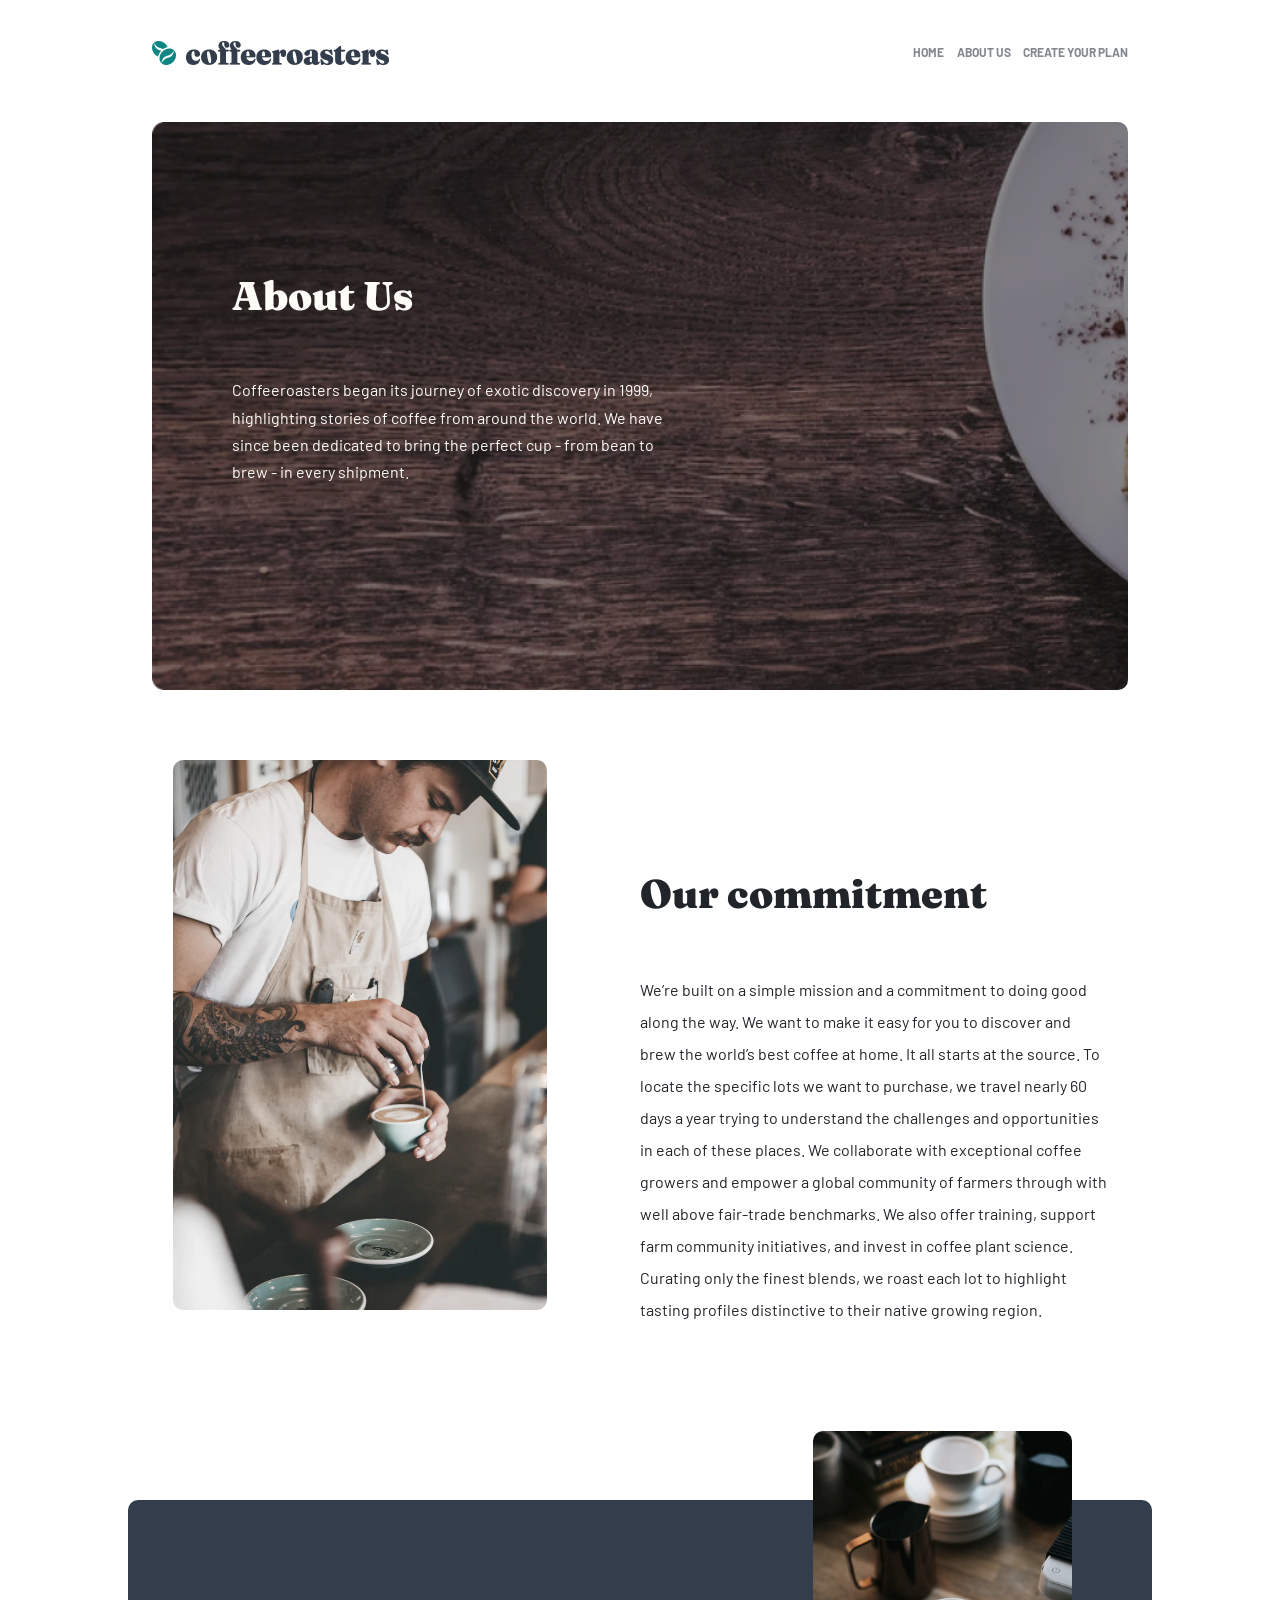
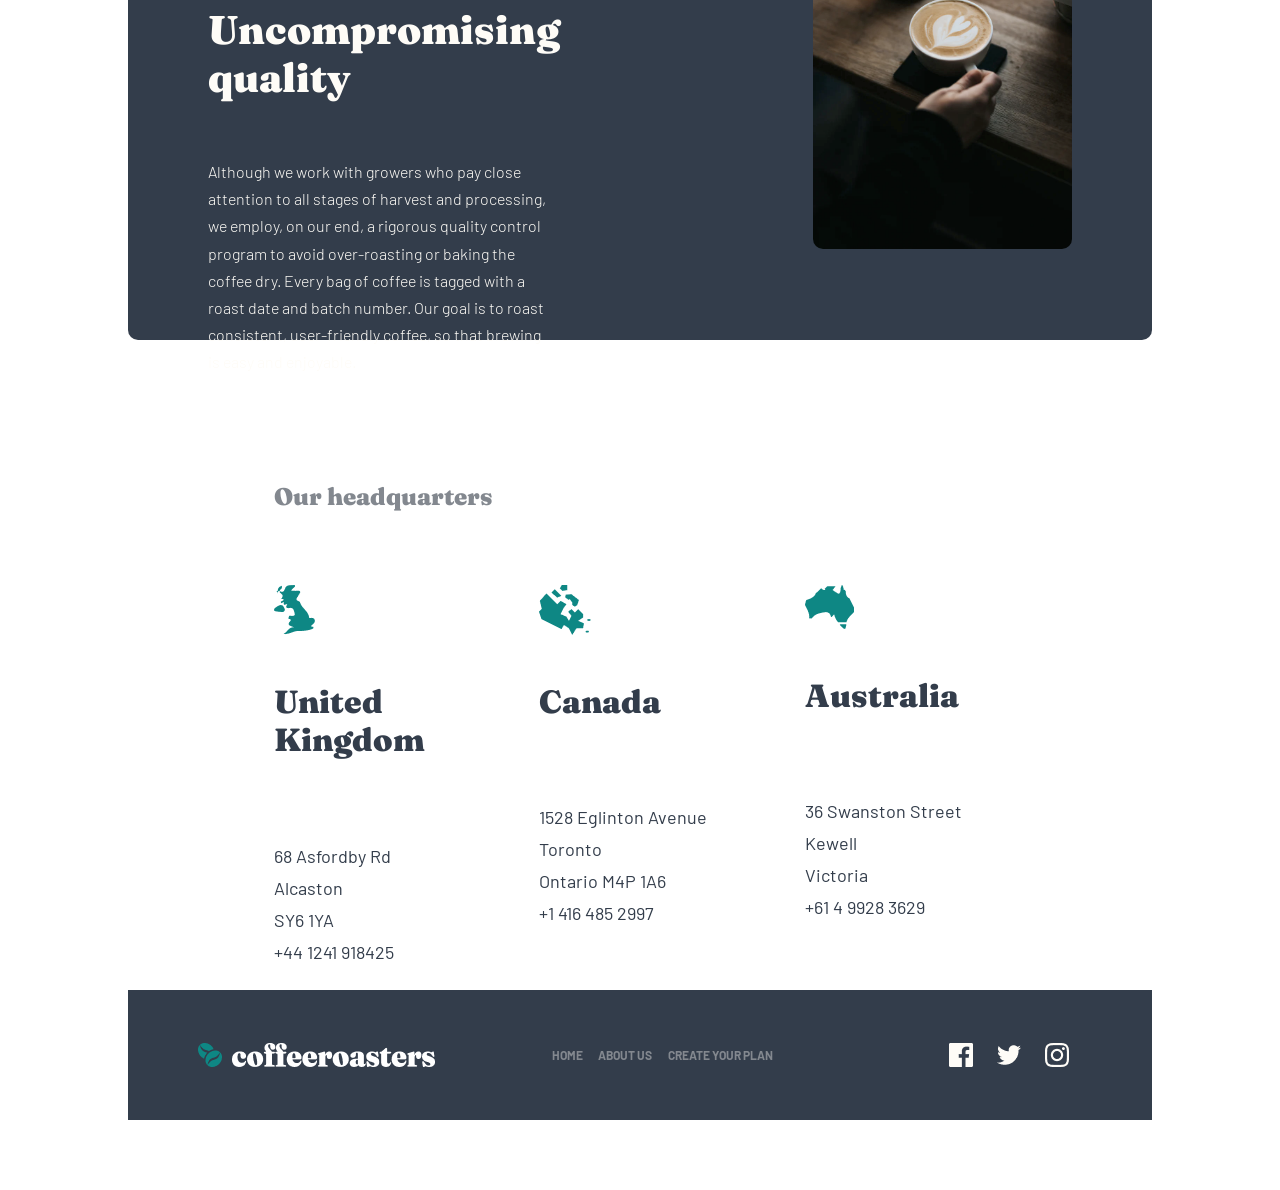
==== about.html @ 458d0ba3 "first" ====
<!DOCTYPE html>
<html lang="en">
<head>
    <meta charset="UTF-8">
    <meta name="viewport" content="width=device-width, initial-scale=1.0">
    <title>Coffa</title>
    <link href="https://cdn.jsdelivr.net/npm/bootstrap@5.3.8/dist/css/bootstrap.min.css" rel="stylesheet" integrity="sha384-sRIl4kxILFvY47J16cr9ZwB07vP4J8+LH7qKQnuqkuIAvNWLzeN8tE5YBujZqJLB" crossorigin="anonymous">
    <link rel="stylesheet" href="https://unpkg.com/aos@next/dist/aos.css" />
    <link rel="stylesheet" href="./about.css">
</head>
<body>
    <header id="home" >
        <div class="header"  data-aos="fade-up" data-aos-duration="1200">
            <div class="head">
                <div class="left" data-aos="fade-right" data-aos-duration="1200"> 
                    <img src="./Logo (1).png" alt="">
                </div>
                <div class="right" data-aos="fade-left" data-aos-duration="1200"> 
                    <a href="home.html">HOME</a>
                    <a href="about.html">ABOUT US</a>
                    <a href="create.html">CREATE YOUR PLAN</a>
                </div>
            </div>
            <div class="head1"></div>
            <div id="about" class="head2">
                <div class="text" data-aos="fade-right" data-aos-duration="1200">
                    <h1>About Us</h1><br> <br>
                    <p>Coffeeroasters began its journey of exotic discovery in 1999, highlighting stories of coffee from around the world. We have since been dedicated to bring the perfect cup - from bean to brew - in every shipment.</p>
                </div>
            </div>
        </div>
    </header>
    
    <section id="Create your plan" >
        <div class="section" data-aos="fade-up" data-aos-duration="1200">
            <div class="left" data-aos="fade-up" data-aos-duration="1200"></div>
            <div class="right" data-aos="fade-left" data-aos-duration="1200">
                <h2>Our commitment</h2> <br> <br>
                <p>We’re built on a simple mission and a commitment to doing good along the way. We want to make it easy for you to discover and brew the world’s best coffee at home. It all starts at the source. To locate the specific lots we want to purchase, we travel nearly 60 days a year trying to understand the challenges and opportunities in each of these places. We collaborate with exceptional coffee growers and empower a global community of farmers through with well above fair-trade benchmarks. We also offer training, support farm community initiatives, and invest in coffee plant science. Curating only the finest blends, we roast each lot to highlight tasting profiles distinctive to their native growing region.</p>
            </div>
        </div>
    </section>

    <section class="section1">
        <div class="photo" data-aos="fade-up" data-aos-duration="1200">
            <div class="img">
                <div class="text1" data-aos="fade-right" data-aos-duration="1200">
                    <h3>Uncompromising quality</h3> <br> <br>
                    <p>Although we work with growers who pay close attention to all stages of harvest and processing, we employ, on our end, a rigorous quality control program to avoid over-roasting or baking the coffee dry. Every bag of coffee is tagged with a roast date and batch number. Our goal is to roast consistent, user-friendly coffee, so that brewing is easy and enjoyable.</p>
                </div>
                <div class="photo1" data-aos="fade-left" data-aos-duration="1200"></div>
            </div>
        </div>
    </section>

    <section class="section2">
        <div class="center" data-aos="fade-up" data-aos-duration="1200">
            <div class="top" data-aos="fade-right" data-aos-duration="1200"> 
                <h4>Our headquarters</h4>
            </div>
            <div class="one"></div>
            <div class="buttom">
                <div class="two" data-aos="fade-right" data-aos-duration="1200">
                    <img src="./UK Map.png" alt=""> <br> <br> <br>
                    <h5>United Kingdom</h5><br> <br> <br>
                    <p>68  Asfordby Rd<br>
                        Alcaston<br>
                        SY6 1YA<br>
                        +44 1241 918425
                    </p>
                </div>
                <div class="three" data-aos="fade-down" data-aos-duration="1200">
                    <img src="./Canada Map.png" alt=""> <br> <br> <br>
                    <h5>Canada</h5> <br><br> <br>
                    <p>1528  Eglinton Avenue<br> 
                        Toronto<br>
                        Ontario M4P 1A6<br>
                        +1 416 485 2997
                    </p>
                </div>
                <div class="four" data-aos="fade-left" data-aos-duration="1200">
                    <img src="./Australia Map.png" alt=""><br> <br> <br>
                    <h5>Australia</h5><br> <br> <br>
                    <p>36 Swanston Street<br>
                        Kewell<br>
                        Victoria<br>
                        +61 4 9928 3629
                    </p>
                </div>
            </div>
        </div>
    </section>

    <footer>
        <div class="footer" data-aos="fade-up" data-aos-duration="1200">
            <div class="center1">
                <img src="./Footer Logo.png" alt="">
            </div>
            <div class="center2">
                    <a href="home.html">HOME</a>
                    <a href="about.html">ABOUT US</a>
                    <a href="create.html">CREATE YOUR PLAN</a>
            </div>
            <div class="center3">
                <img src="./Footer Social Icons.png" alt="">
            </div>
        </div>
    </footer>

    <script src="https://unpkg.com/aos@next/dist/aos.js"></script>
    <script>AOS.init();</script>
    <script src="https://cdn.jsdelivr.net/npm/bootstrap@5.3.8/dist/js/bootstrap.bundle.min.js" integrity="sha384-FKyoEForCGlyvwx9Hj09JcYn3nv7wiPVlz7YYwJrWVcXK/BmnVDxM+D2scQbITxI" crossorigin="anonymous"></script>
</body>
</html>
---- about.css ----
@import url('https://fonts.googleapis.com/css2?family=Barlow:ital,wght@0,100;0,200;0,300;0,400;0,500;0,600;0,700;0,800;0,900;1,100;1,200;1,300;1,400;1,500;1,600;1,700;1,800;1,900&display=swap');
@import url('https://fonts.googleapis.com/css2?family=Fraunces:ital,opsz,wght@0,9..144,100..900;1,9..144,100..900&display=swap');


*{
    padding: 0;
    margin: 0;
    box-sizing: border-box;
}


header{
    width: 100%;
    height: 80vh;
    /* background-color: aqua; */
    display: flex;
    align-items: center;
    justify-content: center;
    padding: 30px ;

    .header{
        width: 80%;
        height: 100%;
        /* background-color: bisque; */

        .head{
            width: 100%;
            height: 7%;
            /* background-color: aquamarine; */
            display: flex;
            justify-content: space-between;

            .left{
                width: 20%;
                height: 100%;
                /* background-color: antiquewhite; */
                display: flex;
                align-items: center;
            }

            .right{
                width: 22%;
                height: 100%;
                /* background-color: antiquewhite; */
                display: flex;
                align-items: center;
                justify-content: space-between;
                font-family: "Barlow", sans-serif;
                font-weight: 700;
                font-style: Bold;
                font-size: 12px;
                line-height: 130%;
                text-transform: uppercase;

                a{
                    color: var(--colors-neutral-500, #83888F);
                    text-decoration: none;
                }

            }
        }

        .head1{
            width: 100%;
            height: 7%;
            /* background-color: cadetblue; */
        }

        .head2{
            width: 100%;
            height: 86%;
           background-image: url(./About\ Image.png);
           background-size: cover;
           object-fit: cover;
           border-radius: 10px;
           padding: 150px 80px;

           .text{
            width: 445px;
            height: 176px;
            /* background-color: aliceblue; */
            color: #FEFCF7;

            h1{
                font-weight: 900;
                font-style: Black;
                font-size: 40px;
                font-family: "Fraunces", serif;
            }

            p{
                font-family: "Barlow";
                font-weight: 400;
                font-size: 16px;
                line-height: 1.7rem;
            }
           }
        }
    }

}


section{
    width: 100%;
    height: 70vh;
    /* background-color: blue; */
     display: flex;
    align-items: center;
    justify-content: center;
    padding: 40px 0px;

    .section{
        width: 73%;
        height: 100%;
        /* background-color: aqua; */
        display: flex;
        align-items: center;
        justify-content: space-between;

        .left{
            width:40%;
            height: 100%;
            background-image: url(./9ddbbbc349a3c1d21121572fee751fbf4f4a88b7.png);
            background-size: cover;
            object-fit: cover;
            border-radius: 10px;
        }

        .right{
            width: 50%;
            height: 60%;
            /* background-color: bisque; */

            h2{
                font-family: "Fraunces", serif;
                font-weight: 900;
                font-style: Black;
                font-size: 40px;
                line-height: 120%;
            }

            p{
                font-family: "Barlow", sans-serif;
                font-weight: 400;
                font-size: 16px;
                line-height: 2rem;
            }
        }
}
}


.section1{
    width: 100%;
    height: 70vh;
    /* background-color: aqua; */

    .photo{
        width: 80%;
        height: 100%;
        /* background-color: bisque; */
        display: flex;
        align-items: end;

        .img{
            width: 100%;
            height: 80%;
            background-color:var(--colors-neutral-900, #333D4B);
            border-radius: 10px;
            display: flex;
            align-items: center;
            justify-content: space-between;
            padding: 30px 80px;

            .text1{
                width: 40%;
                height:60%;
                /* background-color: aquamarine; */
                color: #FEFCF7;

            h3{
                font-weight: 900;
                font-style: Black;
                font-size: 40px;
                font-family: "Fraunces", serif;
            }

            p{
                font-family: Barlow;
                font-weight: 300;
                font-size: 16px;
                line-height: 1.7rem;
            }
            }

            .photo1{
                width: 30%;
                height: 110%;
                background-image: url(./6e496e50c576847bd33edb7d0900c1728e7fa911.png);
                background-size: cover;
                object-fit: cover;
                border-radius: 10px;
                margin-top: -10rem;
            }
        }
    }
}


.section2{
    width: 100%;
    height: 60vh;
    /* background-color: aqua; */
    padding: 60px 30px;

    .center{
        width: 60%;
        height: 100%;
        margin-bottom: -5rem;
        /* background-color: bisque; */
        
        .top{
            width: 100%;
            height: 10%;
            /* background-color: aqua; */
            display: flex;
            align-items: center;

            h4{
                font-family: "Fraunces", serif;
                font-weight: 900;
                font-style: Black;
                font-size: 24px;
                color: #83888F;

            }
        }

        .one{
            width: 100%;
            height: 15%;
        }

        .buttom{
            width: 100%;
            height: 75%;
            /* background-color: aquamarine; */
            display: flex;
            justify-content: space-between;
            gap: 4rem;

            .two{
                width: 30%;
                height: 100%;
                /* background-color: darkgreen; */
            }

            .three{
                width: 30%;
                height: 100%;
                /* background-color: darkgreen; */
            }

            .four{
                width: 30%;
                height: 100%;
                /* background-color: darkgreen; */
            }

            h5{
                font-family: "Fraunces", serif;
                font-weight: 900;
                font-style: Black;
                font-size: 32px;
                color: var(--colors-neutral-900, #333D4B);
            }

            p{
                font-family: Barlow;
                font-weight: 400;
                font-size: 18px;
                line-height: 2rem;
                color: var(--colors-neutral-900, #333D4B);
            }

        }
    }
}


footer{
    width: 100%;
    height: 30vh;
    /* background-color: aqua; */
    display: flex;
    align-items: center;
    justify-content: center;
    padding: 70px 0px;

    .footer{
        width: 80%;
        height: 100%;
        background-color: #333D4B;
        display: flex;
        align-items: center;
        justify-content: space-between;
        padding: 40px 70px;

        .center1{
            width: 20%;
            height: 70%;
            /* background-color: aqua; */
            display: flex;
            align-items: center;
        }

        .center2{
            width: 25%;
            height: 70%;
            /* background-color: aqua; */
            display: flex;
            align-items: center;
            justify-content: space-between;

            a{
                text-decoration: none;
                font-family: "Barlow", sans-serif;
                font-weight: 700;
                font-style: Bold;
                font-size: 12px;
                color: #83888F;
            }
        }

        .center3{
            width: 15%;
            height: 70%;
            /* background-color: aqua; */
            display: flex;
            align-items: center;
            justify-content: space-between;
        }
    }
}
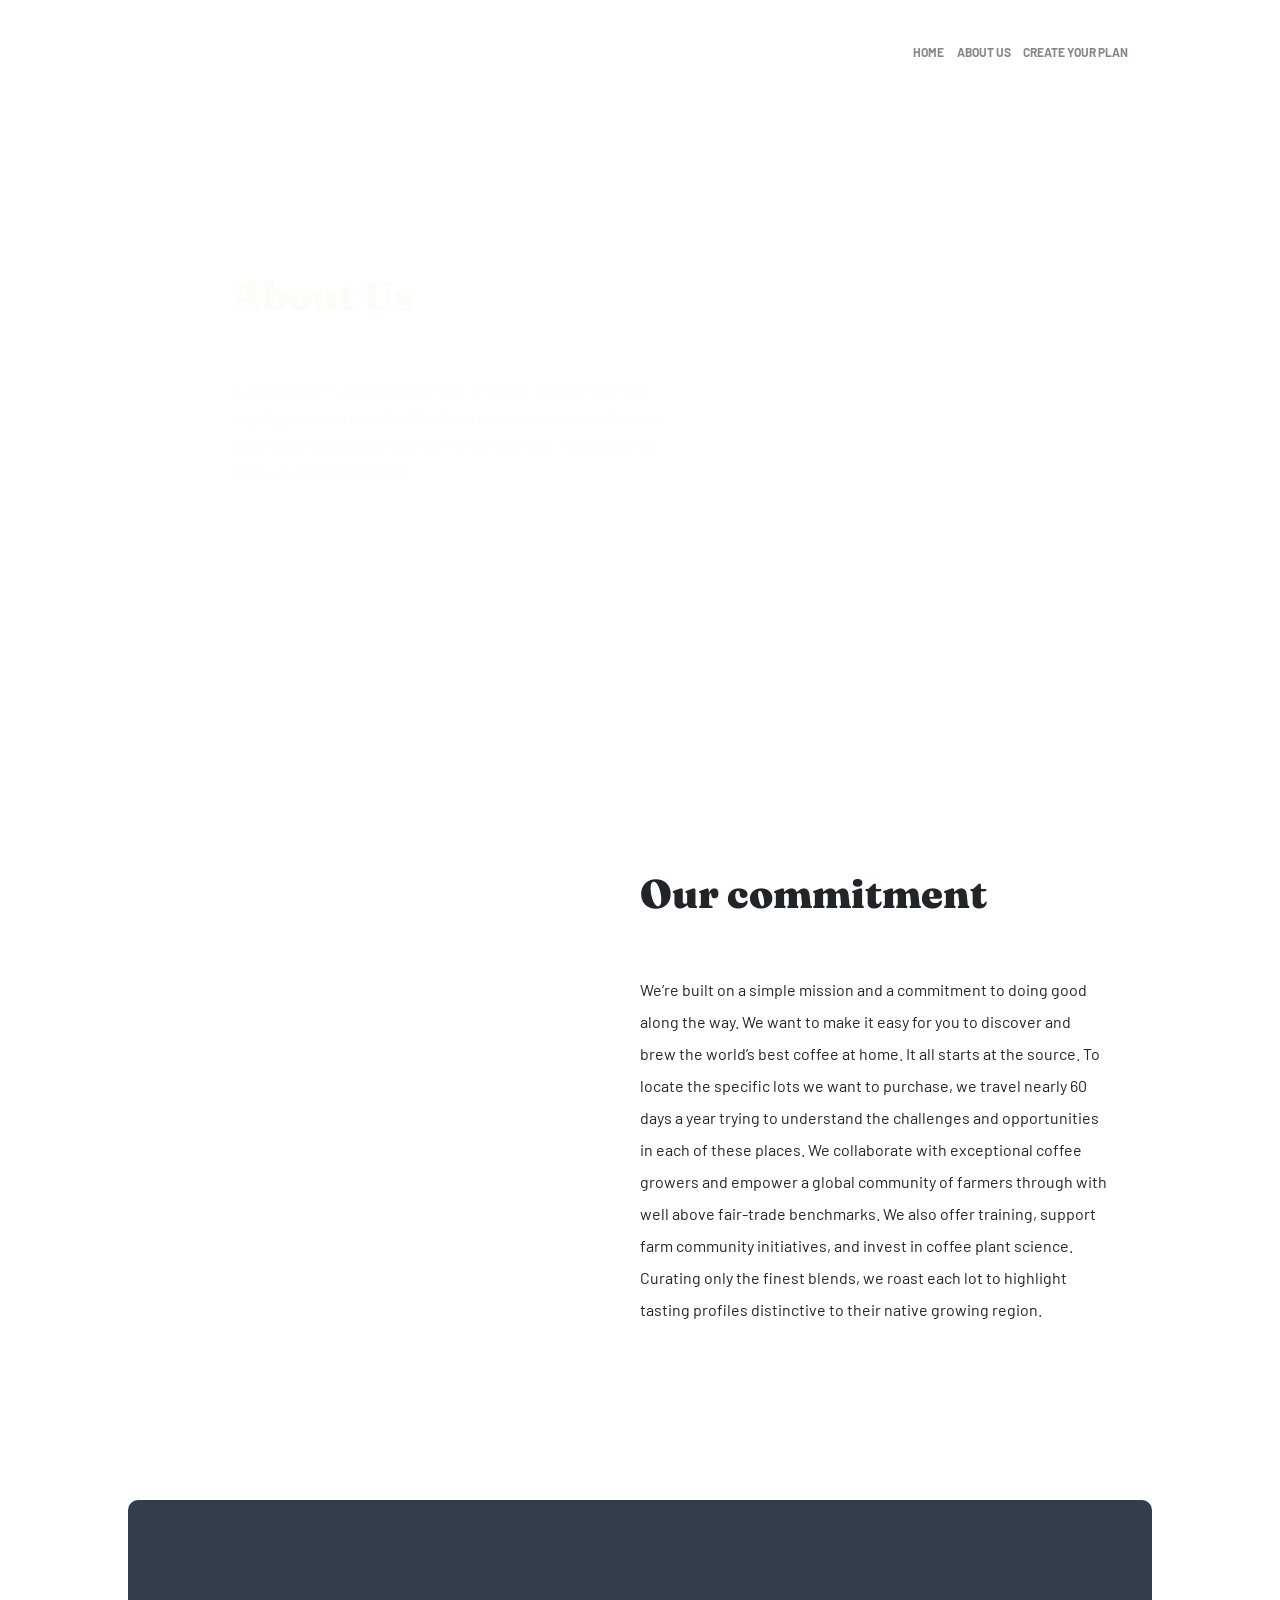
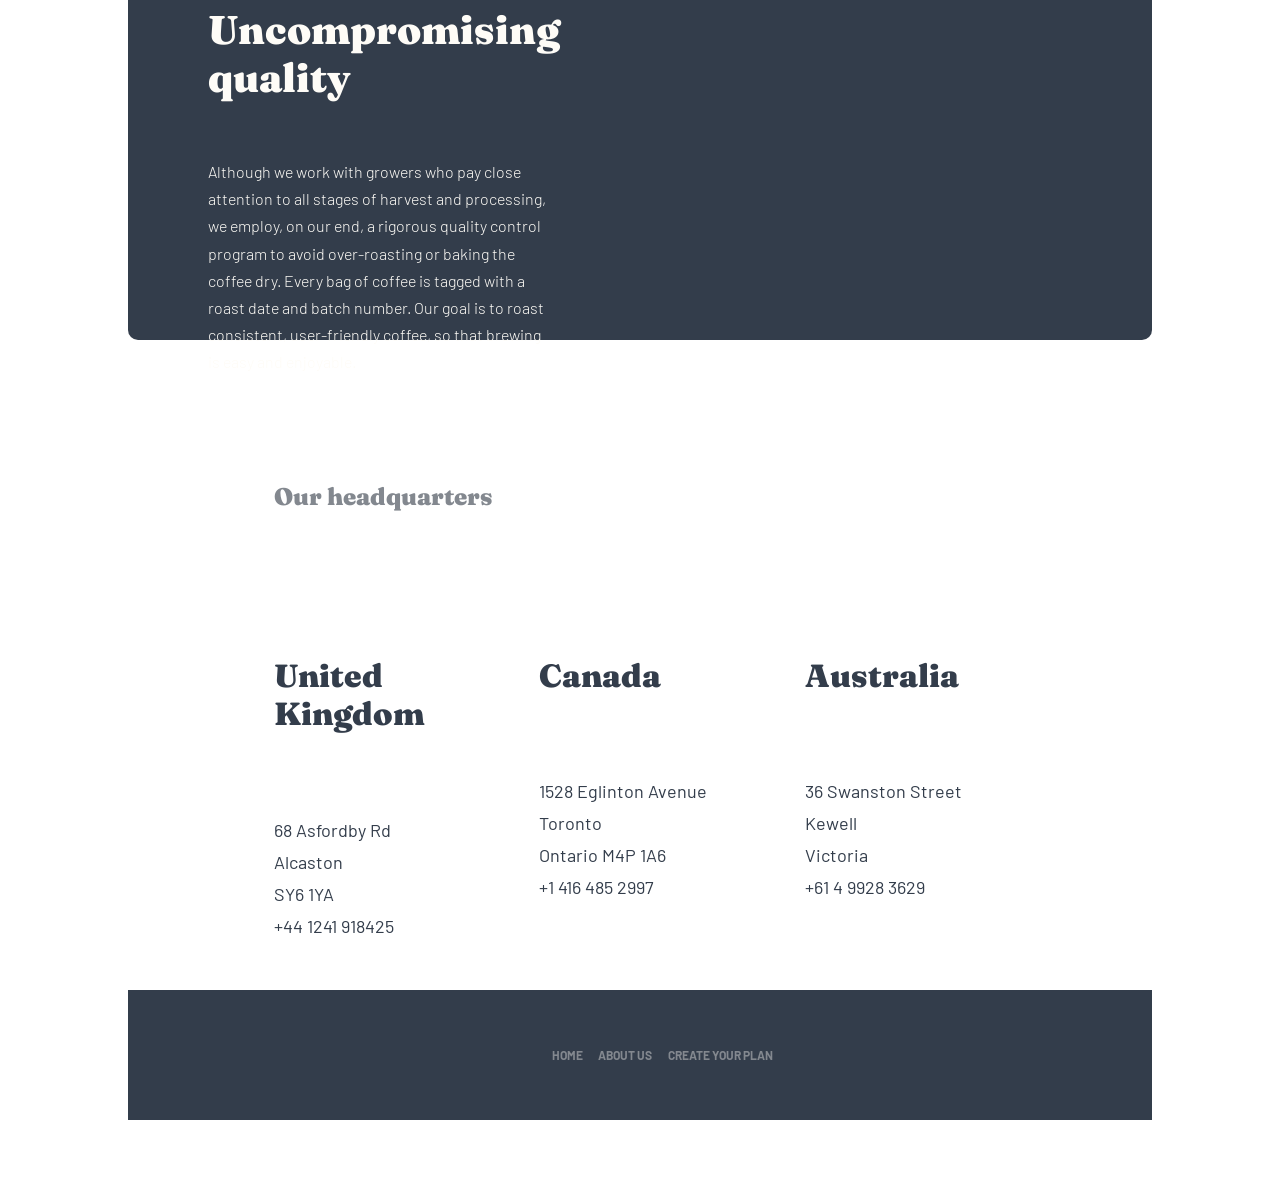
==== commit 49f8301a: "Remove LFS from images" ====
--- a/about.html
+++ b/about.html
@@ -17,7 +17,7 @@
                     <img src="./Logo (1).png" alt="">
                 </div>
                 <div class="right" data-aos="fade-left" data-aos-duration="1200"> 
-                    <a href="home.html">HOME</a>
+                    <a href="index.html">HOME</a>
                     <a href="about.html">ABOUT US</a>
                     <a href="create.html">CREATE YOUR PLAN</a>
                 </div>
@@ -98,7 +98,7 @@
                 <img src="./Footer Logo.png" alt="">
             </div>
             <div class="center2">
-                    <a href="home.html">HOME</a>
+                    <a href="index.html">HOME</a>
                     <a href="about.html">ABOUT US</a>
                     <a href="create.html">CREATE YOUR PLAN</a>
             </div>
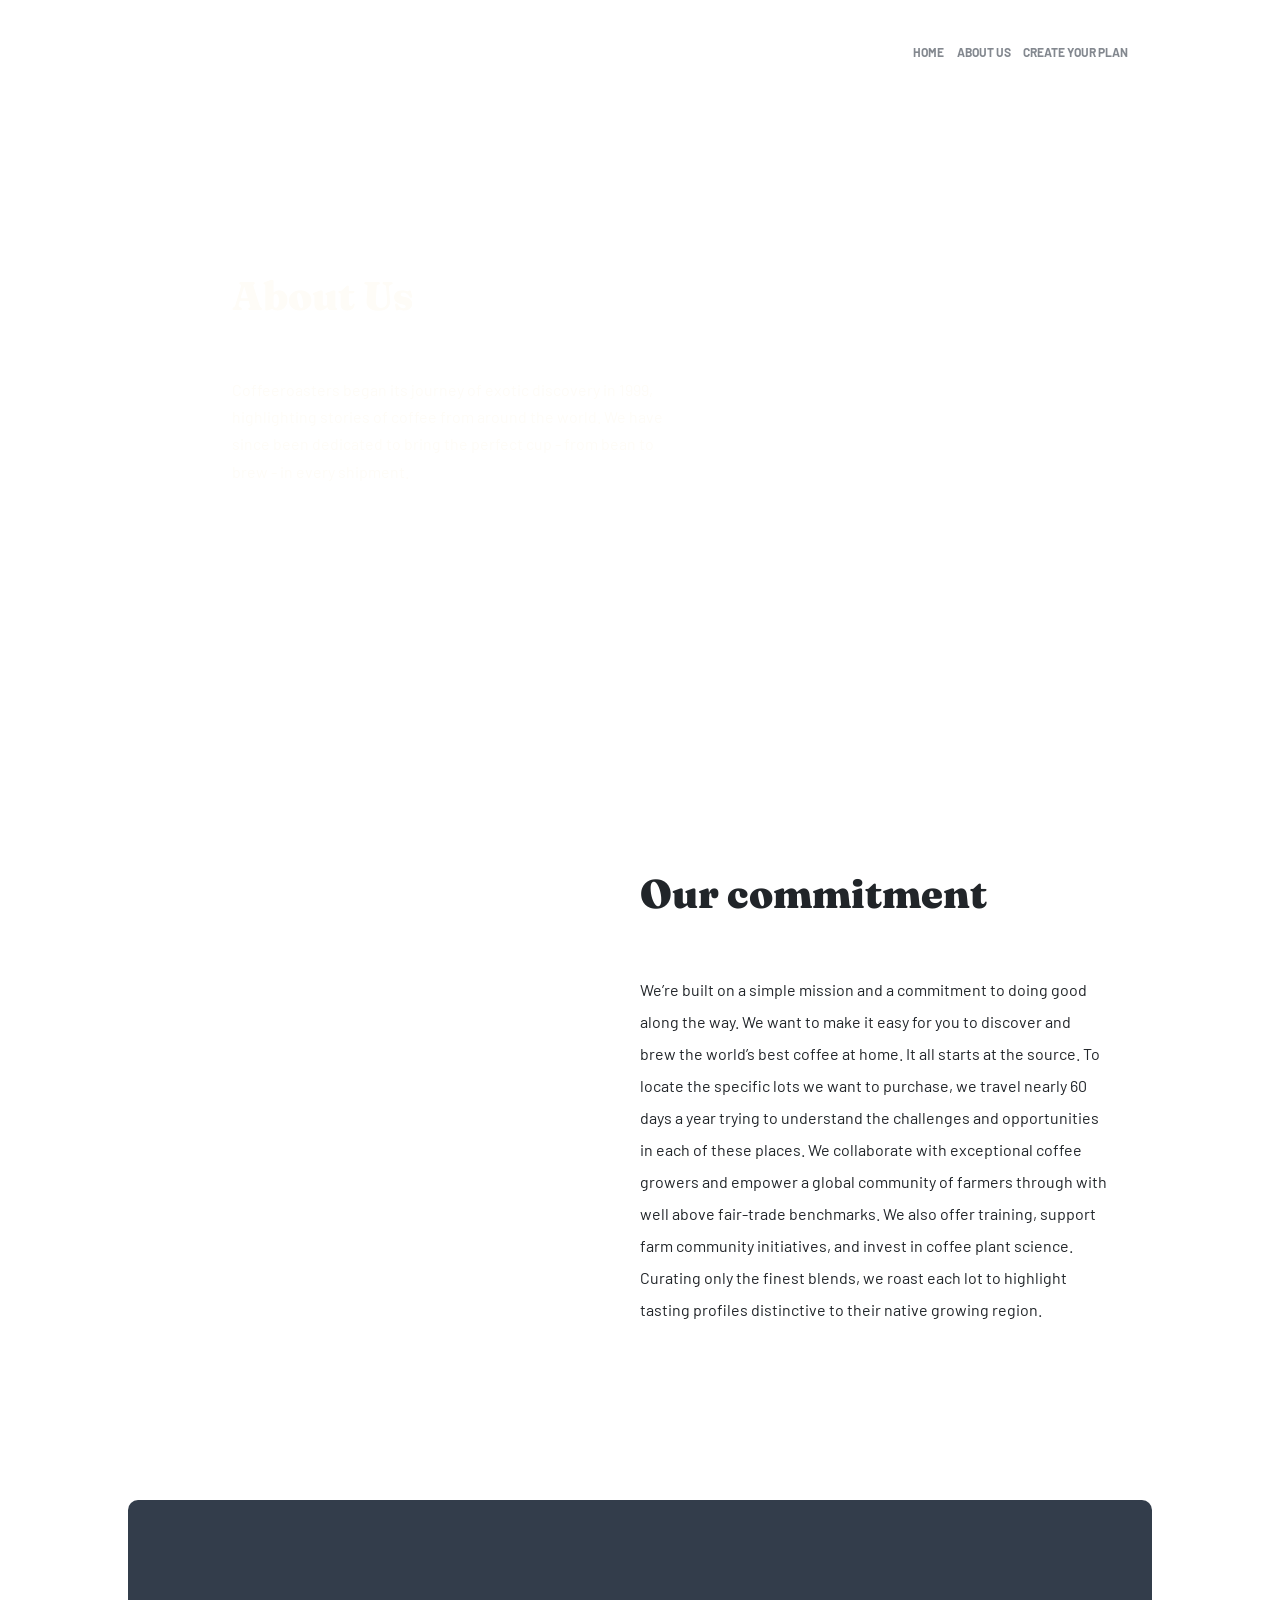
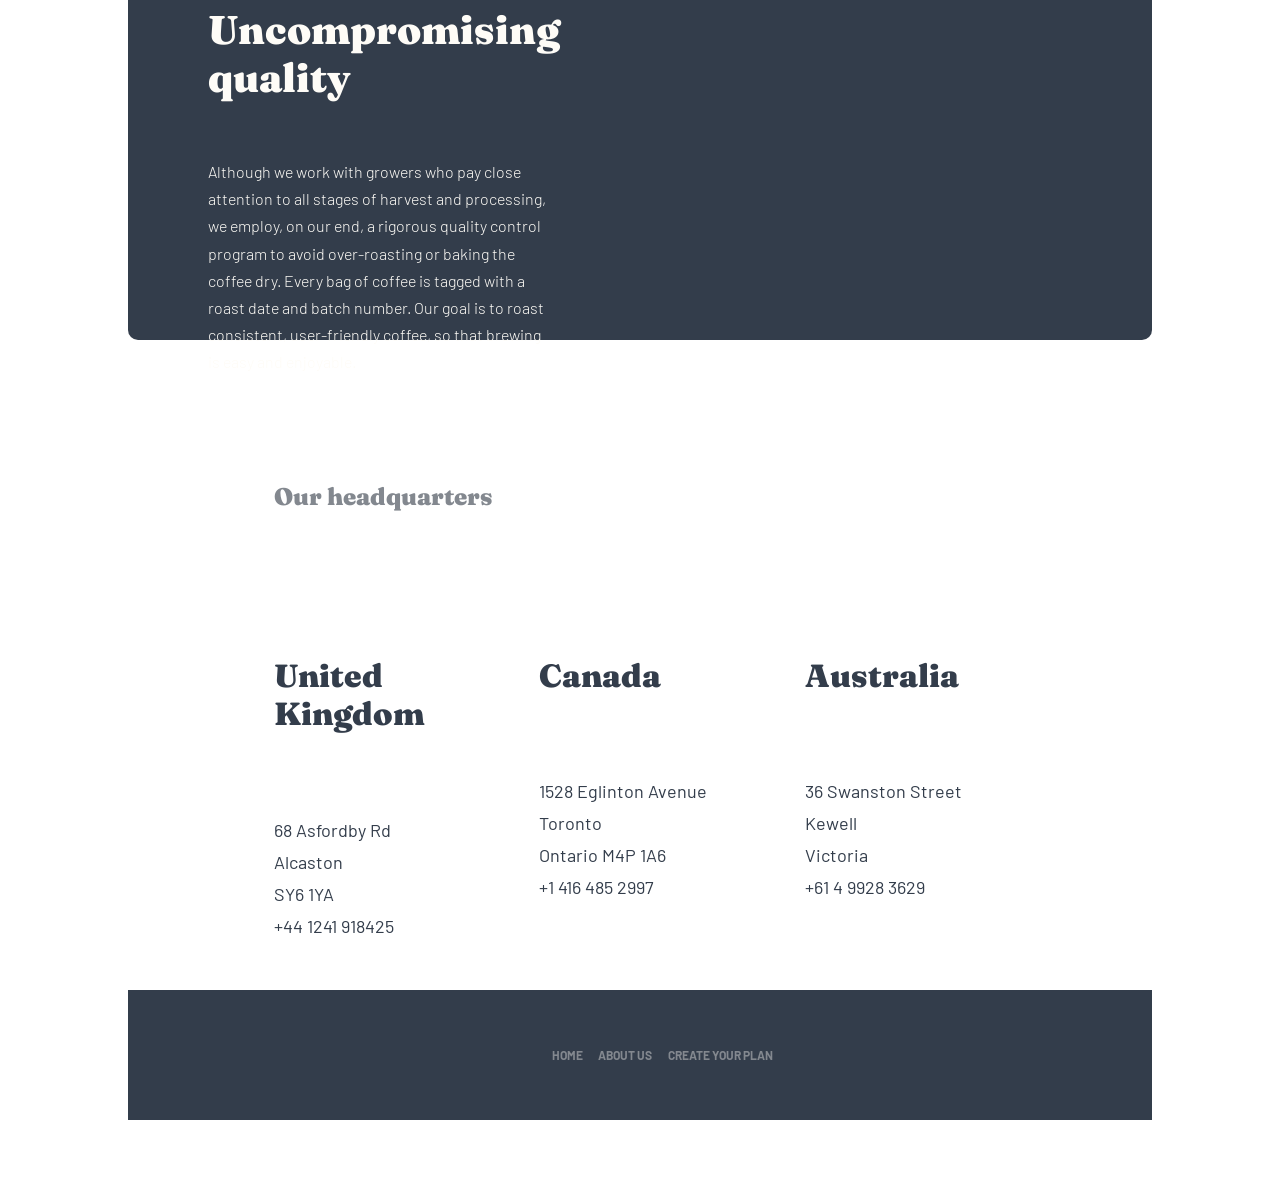
==== commit da304ea0: "Update index.html and image paths for GitHub Pages" ====
--- a/about.html
+++ b/about.html
@@ -14,7 +14,7 @@
         <div class="header"  data-aos="fade-up" data-aos-duration="1200">
             <div class="head">
                 <div class="left" data-aos="fade-right" data-aos-duration="1200"> 
-                    <img src="./Logo (1).png" alt="">
+                    <img src="images/Logo (1).png" alt="">
                 </div>
                 <div class="right" data-aos="fade-left" data-aos-duration="1200"> 
                     <a href="index.html">HOME</a>
@@ -62,7 +62,7 @@
             <div class="one"></div>
             <div class="buttom">
                 <div class="two" data-aos="fade-right" data-aos-duration="1200">
-                    <img src="./UK Map.png" alt=""> <br> <br> <br>
+                    <img src="images/UK Map.png" alt=""> <br> <br> <br>
                     <h5>United Kingdom</h5><br> <br> <br>
                     <p>68  Asfordby Rd<br>
                         Alcaston<br>
@@ -71,7 +71,7 @@
                     </p>
                 </div>
                 <div class="three" data-aos="fade-down" data-aos-duration="1200">
-                    <img src="./Canada Map.png" alt=""> <br> <br> <br>
+                    <img src="images/Canada Map.png" alt=""> <br> <br> <br>
                     <h5>Canada</h5> <br><br> <br>
                     <p>1528  Eglinton Avenue<br> 
                         Toronto<br>
@@ -80,7 +80,7 @@
                     </p>
                 </div>
                 <div class="four" data-aos="fade-left" data-aos-duration="1200">
-                    <img src="./Australia Map.png" alt=""><br> <br> <br>
+                    <img src="images/Australia Map.png" alt=""><br> <br> <br>
                     <h5>Australia</h5><br> <br> <br>
                     <p>36 Swanston Street<br>
                         Kewell<br>
@@ -95,7 +95,7 @@
     <footer>
         <div class="footer" data-aos="fade-up" data-aos-duration="1200">
             <div class="center1">
-                <img src="./Footer Logo.png" alt="">
+                <img src="images/Footer Logo.png" alt="">
             </div>
             <div class="center2">
                     <a href="index.html">HOME</a>
@@ -103,7 +103,7 @@
                     <a href="create.html">CREATE YOUR PLAN</a>
             </div>
             <div class="center3">
-                <img src="./Footer Social Icons.png" alt="">
+                <img src="images/Footer Social Icons.png" alt="">
             </div>
         </div>
     </footer>
--- a/about.css
+++ b/about.css
@@ -69,7 +69,7 @@
         .head2{
             width: 100%;
             height: 86%;
-           background-image: url(./About\ Image.png);
+           background-image: url(images/About\ Image.png);
            background-size: cover;
            object-fit: cover;
            border-radius: 10px;
@@ -121,7 +121,7 @@
         .left{
             width:40%;
             height: 100%;
-            background-image: url(./9ddbbbc349a3c1d21121572fee751fbf4f4a88b7.png);
+            background-image: url(images/9ddbbbc349a3c1d21121572fee751fbf4f4a88b7.png);
             background-size: cover;
             object-fit: cover;
             border-radius: 10px;
@@ -197,7 +197,7 @@
             .photo1{
                 width: 30%;
                 height: 110%;
-                background-image: url(./6e496e50c576847bd33edb7d0900c1728e7fa911.png);
+                background-image: url(images/6e496e50c576847bd33edb7d0900c1728e7fa911.png);
                 background-size: cover;
                 object-fit: cover;
                 border-radius: 10px;
